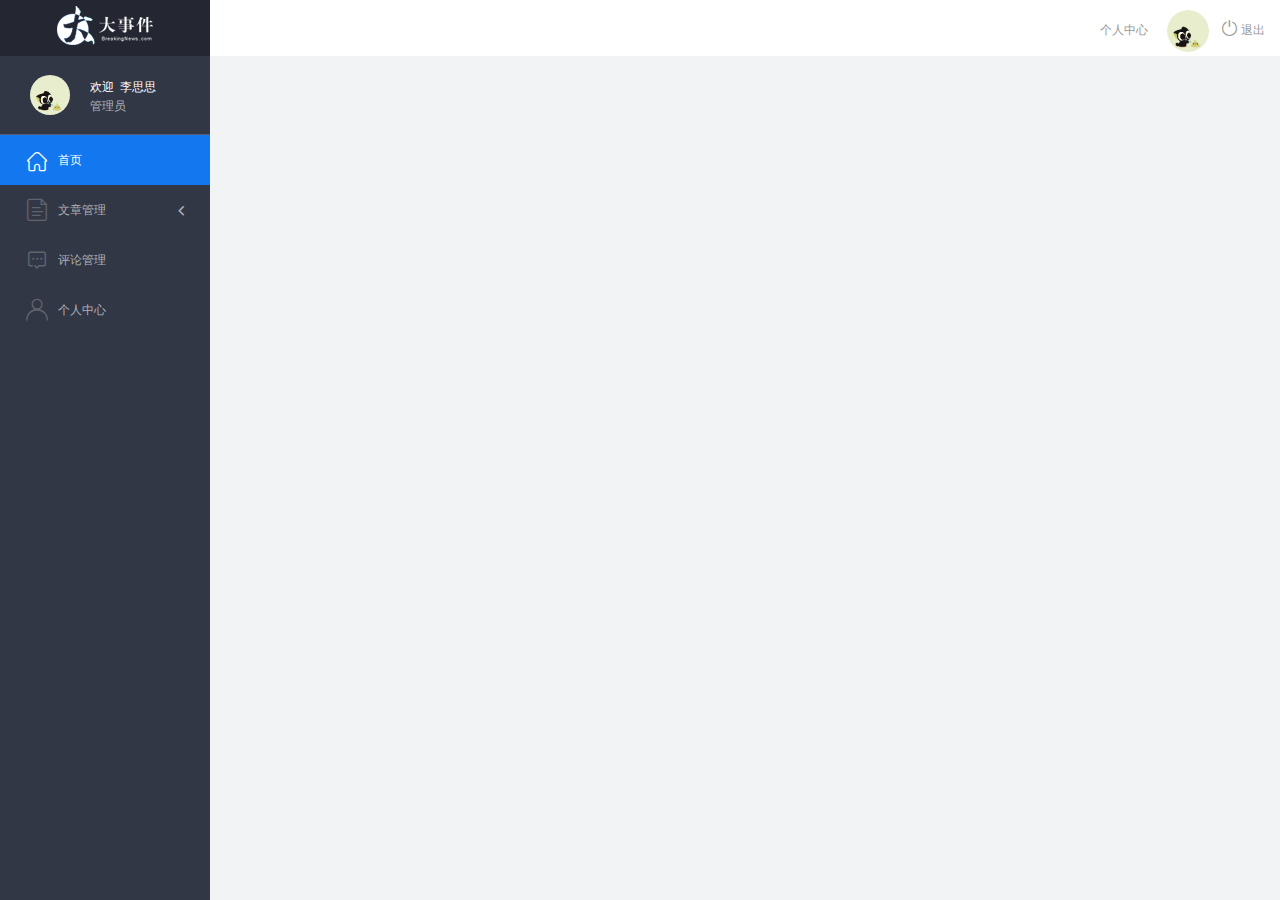
==== admin/index.html @ 60e55986 "feat(静态资源):新增静态资源" ====
<!DOCTYPE html>
<html lang="en">

<head>
    <meta charset="UTF-8">
    <meta name="viewport" content="width=device-width, initial-scale=1.0">
    <meta http-equiv="X-UA-Compatible" content="ie=edge">
    <title>大事件-后台首页</title>
    <link rel="stylesheet" href="./libs/bootstrap/css/bootstrap.min.css">
    <link rel="stylesheet" href="css/reset.css">
    <link rel="stylesheet" href="css/iconfont.css">
    <link rel="stylesheet" href="css/main.css">
    <script src="./libs/jquery-1.12.4.min.js"></script>
    <!-- 导入bootstrap的js文件 -->
    <script src="./libs/bootstrap/js/bootstrap.min.js"></script>
</head>

<body>
    <div class="sider">
        <a href="#" class="logo"><img src="images/logo02.png" alt="logo"></a>
        <div class="user_info">
            <img src="images/2.jpg" alt="person">
            <span>欢迎&nbsp;&nbsp;李思思</span>
            <b>管理员</b>
        </div>
        <!-- 左侧导航栏 -->
        <div class="menu">
            <div class="level01 active"><a href="#" target="main_frame"><i
                        class="iconfont icon-yidiandiantubiao04"></i><span>首页</span></a></div>
            <div class="level01"><a href="#"><i class="iconfont icon-icon-article"></i><span>文章管理</span><b
                        class="iconfont icon-arrowdownl"></b></a></div>
            <ul class="level02">
                <li><a href="#" target="main_frame"><i class="iconfont icon-previewright"></i><span>文章列表</span></a></li>
                <li><a href="#" target="main_frame"><i class="iconfont icon-previewright"></i><span>发表文章</span></a></li>
                <li><a href="#" target="main_frame"><i class="iconfont icon-previewright"></i><span>文章类别管理</span></a>
                </li>
            </ul>

            <div class="level01"><a href="#" target="main_frame"><i
                        class="iconfont icon-comment"></i><span>评论管理</span></a></div>
            <div class="level01" id="user"><a href="#" target="main_frame"><i
                        class="iconfont icon-user"></i><span>个人中心</span></a></div>
        </div>
        <!-- 顶部栏 -->
        <div class="header_bar">
            <div class="user_center_link">
                <a href="./user.html" target="main_frame">个人中心</a>
                <img src="images/2.jpg" alt="person">
                <a href="javascript:void(0)" class="logout"><i class="iconfont icon-tuichu"></i> 退出</a>
            </div>
        </div>
        <!-- 右侧主体内容 -->
        <div class="main" id="main_body">

        </div>
    </div>
</body>
</html>
---- admin/css/iconfont.css ----
@font-face {font-family: "iconfont";
  src: url('../fonts/iconfont.eot?t=1558003957214'); /* IE9 */
  src: url('../fonts/iconfont.eot?t=1558003957214#iefix') format('embedded-opentype'), /* IE6-IE8 */
  url('[data-uri]') format('woff2'),
  url('../fonts/iconfont.woff?t=1558003957214') format('woff'),
  url('../fonts/iconfont.ttf?t=1558003957214') format('truetype'), /* chrome, firefox, opera, Safari, Android, iOS 4.2+ */
  url('../fonts/iconfont.svg?t=1558003957214#iconfont') format('svg'); /* iOS 4.1- */
}

.iconfont {
  font-family: "iconfont" !important;
  font-size: 16px;
  font-style: normal;
  -webkit-font-smoothing: antialiased;
  -moz-osx-font-smoothing: grayscale;
}

.icon-yidiandiantubiao04:before {
  content: "\e607";
}

.icon-arrowdownl:before {
  content: "\e6a3";
}

.icon-key:before {
  content: "\e68b";
}

.icon-tuichu:before {
  content: "\e622";
}

.icon-previewright:before {
  content: "\e75c";
}

.icon-system:before {
  content: "\e6a6";
}

.icon-icondate:before {
  content: "\e609";
}

.icon-search:before {
  content: "\e656";
}

.icon-system1:before {
  content: "\e608";
}

.icon-user:before {
  content: "\e645";
}

.icon-comment:before {
  content: "\e60a";
}

.icon-icon-article:before {
  content: "\e601";
}
---- admin/css/main.css ----
body{
    font-family:'MicroSoft YaHei';
    background-color: #f2f3f5;
}
.main_wrap{
    position:fixed;
    width:100%;
    height:100%;
    left:0px;
    top:0px;
    background:url('../images/login_bg.jpg'); 
    background-size:100% 100%; 
  }
.header{
    width:1200px;
    overflow: hidden;
    margin:20px auto 0;
}
.heade .logo{
    float: left;
}
.header .copyright{
    float:right;
    font-size:12px;
    color:#fff;
    text-align:right;
    line-height:20px;
    margin-top:10px;
}
.login_form_con{
    position:absolute;
    left:50%;
    top:50%;
    margin-left:-200px;
    margin-top:-155px;
    width:400px;
    height:310px;
    background-color: #edeff0;
}

.login_form{
    position: relative;
}

.login_form .icon-user{
    position:absolute;
    font-size:16px;
    color:#999;
    left:46px;
    top:12px;
}
.login_form .icon-key{
    position:absolute;
    font-size:18px;
    color:#999;
    left:46px;
    top:78px;
}
.login_title{
    height:60px;
    background:url('../images/login_title.png') center center no-repeat #fff;
}
.input_txt,.input_pass,.input_sub{
    display:block;
    width:334px;
    height:37px;
    padding:0px;
    text-indent:40px;
    border:1px solid #ddd;
    margin:27px auto 0;
    outline:none;
}
.input_sub{
    margin-top:40px;
    height:42px;
    background-color: #19b9e7;
    text-indent:0px;
    font-size:18px;
    color:#fff;
    cursor: pointer;
}
.input_sub:hover{
    background-color: #08a0cc;
}

.sider{
    position:fixed;
    left:0;
    top:0;
    bottom:0;
    width:210px;
    background-color: #323745;
}
.sider .logo{
    display:block;
    height:56px;
    background-color: #242732;
    overflow: hidden;
}
.sider .logo img{
    display:block;
    margin:6px auto 0;
}
.user_info{
    height:79px;
    border-bottom:1px solid #5a5e6b;
}

.user_info img{
    float: left;
    width:40px;
    height:40px;
    border-radius:20px;
    margin:19px 0 0 30px;
}
.user_info span{
    float: left;
    width:120px;
    font-size:12px;
    color:#fff;
    margin:23px 0 0 20px;
}
.user_info b{
    float: left;
    width: 120px;
    font-weight:normal;
    font-size:12px;
    color:#adafb5;
    margin:2px 0 0 20px;
}

.menu .level01{
    height:50px;
    line-height:50px;
}
.menu .level01 a{
    display:block;
    height:50px;
    font-size:12px;
    color:#adafb5;
    overflow: hidden;
}
.menu .level01.active a{
    background-color: #1378f0;
    color:#fff;
}
.menu .level01.active i{
    color:#fff;
}

.menu .level01 a:hover{
    background-color: #1378f0;
    color:#fff;
}
.menu .level01 a:hover i{
    color:#fff;
}
.menu .level01 i{
    color:#61646f;
    font-size:22px;
    float: left;
    margin-left:26px;
}
.menu .level01 span{
    float: left;
    margin-left:10px;
}
.menu .level01 b{
    float: right;
    margin-right:20px;
    font-weight:normal;
    transform:rotate(90deg);
    transition:all 500ms ease;
}

.menu .level01 .rotate0{
    transform:rotate(0deg);
}

.menu .level02{
    background: #242732;
    display:none;
}


.menu .level02 li{
    height:40px;
    line-height:40px;
}
.menu .level02 li a{
    display:block;
    height:40px;
    font-size:12px;
    color:#adafb5;
    overflow: hidden;
}

.menu .level02 li a:hover{
    background-color: #1378f0;
    color:#fff;
}

.menu .level02 li i{
    font-size:12px;
    float: left;
    margin-left:60px;
}
.menu .level02 li span{
    font-size:12px;
    float: left;
    margin-left:5px;
}

.menu .level02 .active a{
    color:#ffae00;
}

.header_bar{
    position:fixed;
    left:210px;
    right:0;
    top:0;
    height:56px;
    background-color: #fff;
}

.main{
    position:fixed;
    left:210px;
    top:56px;
    right:0;
    bottom:0;
    background-color: #f2f3f5;
}

.search_form{
    width:218px;
    height:33px;
    border:1px solid #ddd;
    background-color: #f2f3f5;
    border-radius:16px;
    float: left;
    margin:12px 0 0 27px;
}

.search_form input{
    padding:0px;
    margin:0px;
    border:0px;
    float: left;
    background-color: #f2f3f5;
    font-size:12px;
    width:175px;
    height:31px;
    margin-left:12px;
    outline:none;
   
}

.search_form .icon-search{
    line-height:33px;
    cursor: pointer;
    font-size:18px;
    color:#abaebb;
}
.user_center_link{
    float:right;

}
.user_center_link a{
    line-height:56px;
    font-size:12px;
    color:#999;
    margin-right:15px;
}
.user_center_link a:hover{
    color:#ffae00
}

.user_center_link img{
    width:42px;
    height:42px;
    border-radius:32px;
    margin-right:10px;
}

.spannel_list{
    margin-top:20px;
}

.spannel{
	height:100px;
	overflow:hidden;
	text-align:center;
    position:relative;
    background-color: #fff;
    border:1px solid #e7e7e9;
    margin-bottom:20px;
}

.spannel em{
    font-style:normal;
	font-size:50px;
	line-height:50px;
	display:inline-block;
	margin:10px 0 0 20px;
	font-family:'Arial';
	color:#83a2ed;
}

.spannel span{
	font-size:14px;
	display:inline-block;
	color:#83a2ed;
	margin-left:10px;
}

.spannel b{
	position:absolute;
	left:0;
	bottom:0;
	width:100%;
	line-height:24px;
	background:#e5e5e5;
	color:#333;
	font-size:14px;
	font-weight:normal;
}

.scolor01 em,.scolor01 span{
	color:#6ac6e2;
}

.scolor02 em,.scolor02 span{
	color:#5fd9de;
}

.scolor03 em,.scolor03 span{
	color:#58d88e;
}


.gragh_pannel{
    height:350px;
    border:1px solid #e7e7e9;
    background-color: #fff!important; 
    margin-bottom:20px;  
}

.column_pannel{
    margin-bottom:20px;
    height:400px;
    border:1px solid #e7e7e9;
    background-color: #fff!important;   
}

.common_title{
    line-height:42px;
    background-color: #fbfbfb;
    border:1px solid #e7e7e9;
    margin-top:20px;
    text-indent: 15px;
    font-size:14px;
    color:#333;
}

.common_con{
    border:1px solid #e7e7e9;
    border-top:0px;
    background-color: #fff;
    padding-bottom:20px;
    margin-bottom:20px;
}
.opt_btns{
    margin-top:20px;
}

.mp20{
    margin-top:20px;
}

.pagination{   
   margin:0;
}

.article_form{
    margin-top:20px;
}

.form-group{
    margin-bottom:25px;
}

.form-group label{
    font-weight:normal;
    color:#666;
}

.icon-icondate{
    line-height:16px;
}

.user_pic{
    width:100px;
    height:100px;
    margin-bottom:10px;
}

.article_cover{
    width:200px;
    height:200px;
    margin-bottom:10px;
}
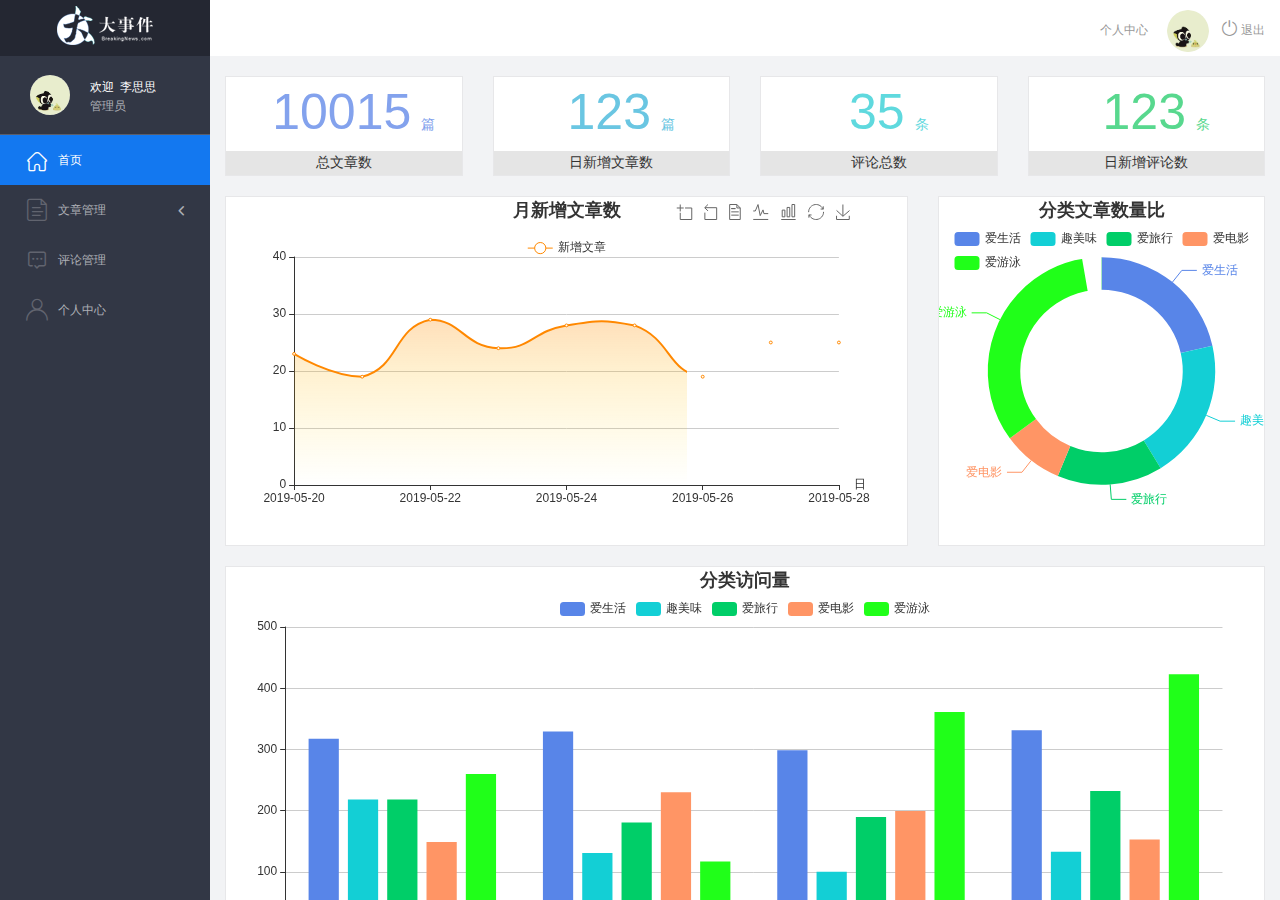
==== commit a4f7a380: "feat(index.js/index.html): 完成主页面的显示" ====
--- a/admin/index.html
+++ b/admin/index.html
@@ -25,20 +25,20 @@
         </div>
         <!-- 左侧导航栏 -->
         <div class="menu">
-            <div class="level01 active"><a href="#" target="main_frame"><i
+            <div class="level01 active"><a href="./main_count.html" target="main_frame"><i
                         class="iconfont icon-yidiandiantubiao04"></i><span>首页</span></a></div>
             <div class="level01"><a href="#"><i class="iconfont icon-icon-article"></i><span>文章管理</span><b
                         class="iconfont icon-arrowdownl"></b></a></div>
             <ul class="level02">
-                <li><a href="#" target="main_frame"><i class="iconfont icon-previewright"></i><span>文章列表</span></a></li>
-                <li><a href="#" target="main_frame"><i class="iconfont icon-previewright"></i><span>发表文章</span></a></li>
-                <li><a href="#" target="main_frame"><i class="iconfont icon-previewright"></i><span>文章类别管理</span></a>
+                <li><a href="./article_list.html" target="main_frame"><i class="iconfont icon-previewright"></i><span>文章列表</span></a></li>
+                <li><a href="./article_release.html" target="main_frame"><i class="iconfont icon-previewright"></i><span>发表文章</span></a></li>
+                <li><a href="./article_category.html" target="main_frame"><i class="iconfont icon-previewright"></i><span>文章类别管理</span></a>
                 </li>
             </ul>
 
-            <div class="level01"><a href="#" target="main_frame"><i
+            <div class="level01"><a href="./comment_list.html" target="main_frame"><i
                         class="iconfont icon-comment"></i><span>评论管理</span></a></div>
-            <div class="level01" id="user"><a href="#" target="main_frame"><i
+            <div class="level01" id="user"><a href="./user.html" target="main_frame"><i
                         class="iconfont icon-user"></i><span>个人中心</span></a></div>
         </div>
         <!-- 顶部栏 -->
@@ -51,8 +51,9 @@
         </div>
         <!-- 右侧主体内容 -->
         <div class="main" id="main_body">
-
+            <iframe name="main_frame" src="./main_count.html" frameborder="0" style="width: 100%; height: 100%;"></iframe>
         </div>
     </div>
+    <script src="./js/index.js"></script>
 </body>
-</html>+</html>
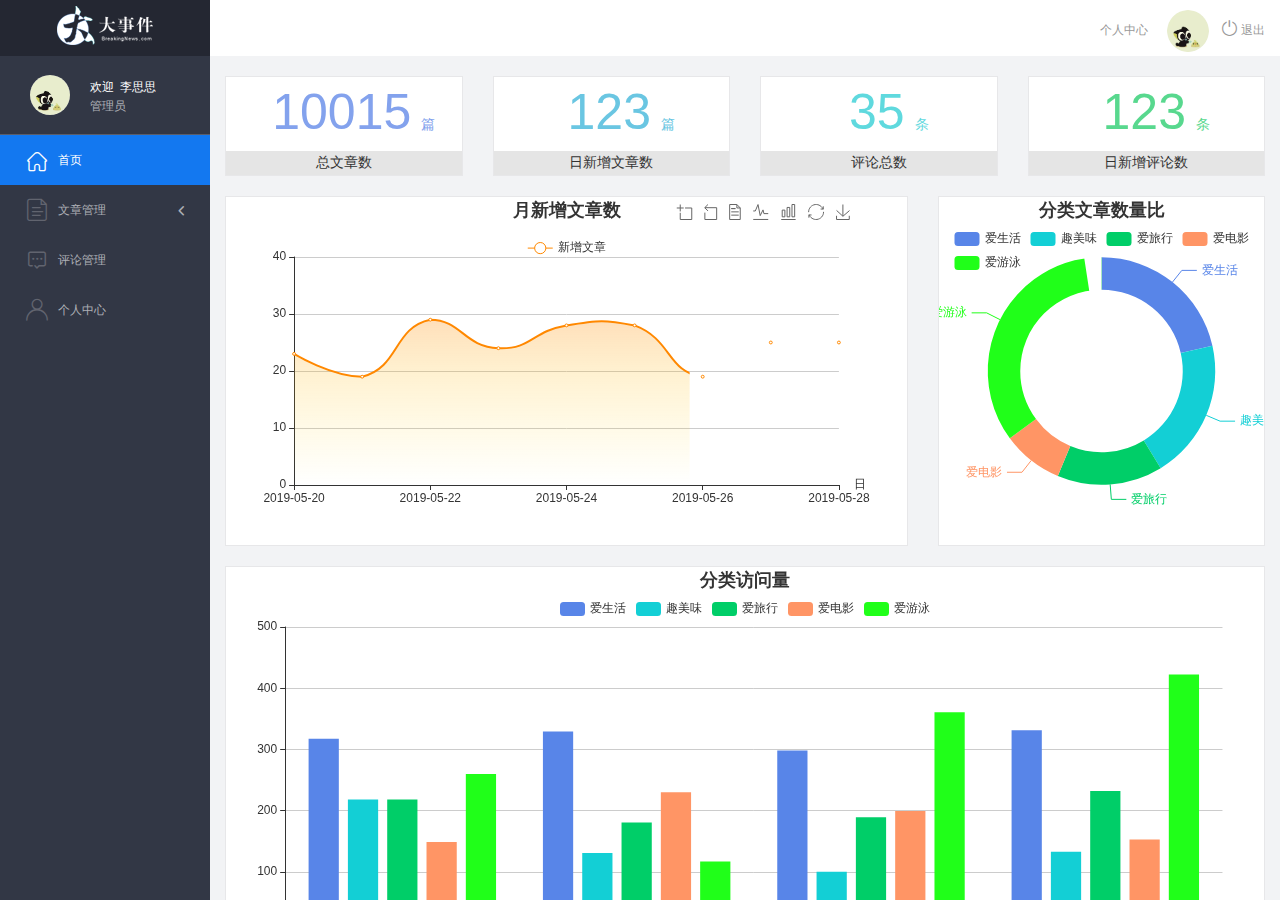
==== commit 3ff0e455: "refactor:封装后端接口之后重构代码" ====
--- a/admin/index.html
+++ b/admin/index.html
@@ -54,6 +54,8 @@
             <iframe name="main_frame" src="./main_count.html" frameborder="0" style="width: 100%; height: 100%;"></iframe>
         </div>
     </div>
+    <script src="./libs/http.js"></script>
     <script src="./js/index.js"></script>
+
 </body>
 </html>
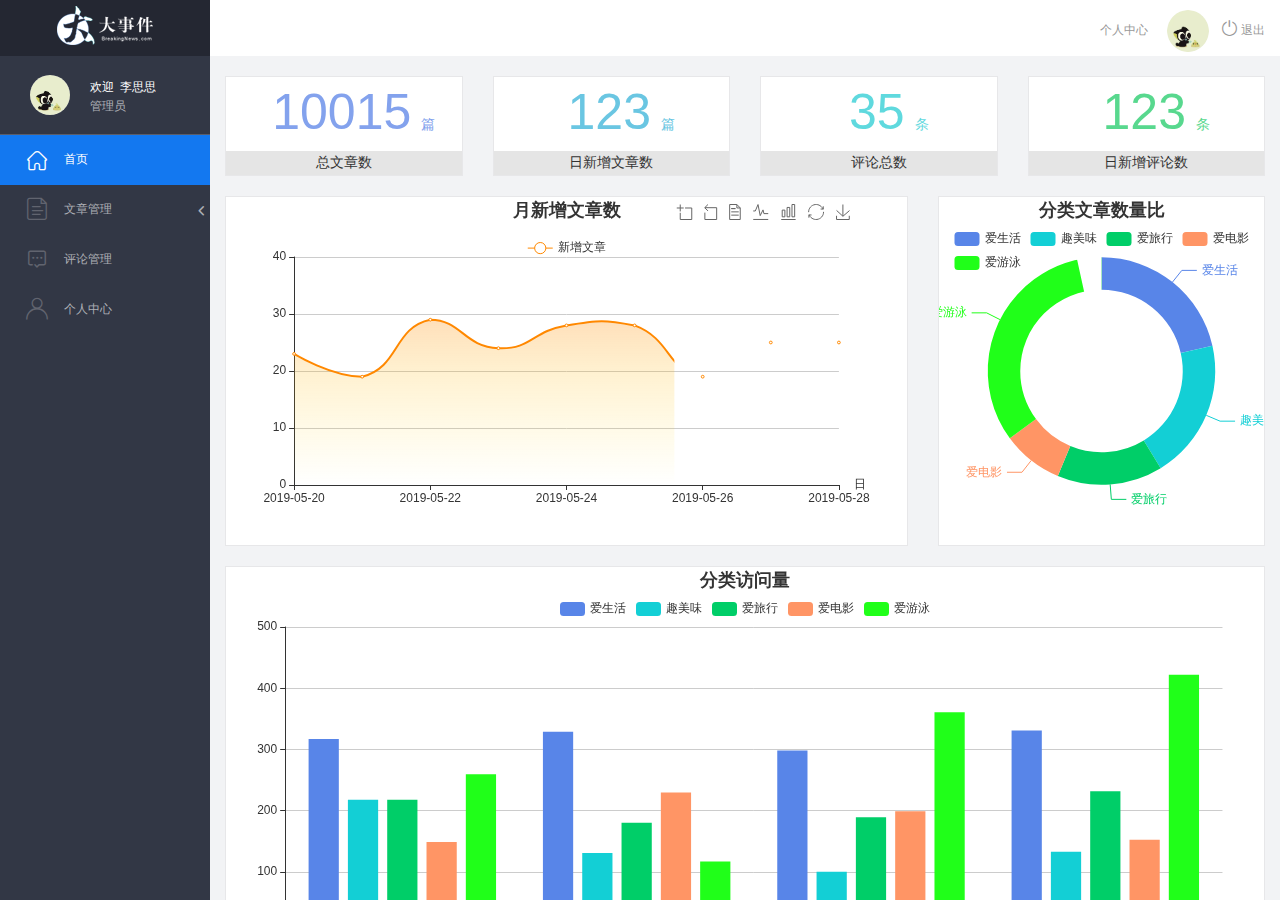
==== commit 168e81c5: "feat(main.css/index.js/index.html): 完成导航功能" ====
--- a/admin/index.html
+++ b/admin/index.html
@@ -16,46 +16,52 @@
 </head>
 
 <body>
-    <div class="sider">
-        <a href="#" class="logo"><img src="images/logo02.png" alt="logo"></a>
-        <div class="user_info">
-            <img src="images/2.jpg" alt="person">
-            <span>欢迎&nbsp;&nbsp;李思思</span>
-            <b>管理员</b>
-        </div>
-        <!-- 左侧导航栏 -->
-        <div class="menu">
-            <div class="level01 active"><a href="./main_count.html" target="main_frame"><i
-                        class="iconfont icon-yidiandiantubiao04"></i><span>首页</span></a></div>
-            <div class="level01"><a href="#"><i class="iconfont icon-icon-article"></i><span>文章管理</span><b
-                        class="iconfont icon-arrowdownl"></b></a></div>
+<div class="sider">
+    <a href="#" class="logo"><img src="images/logo02.png" alt="logo"></a>
+    <div class="user_info">
+        <img src="images/2.jpg" alt="person">
+        <span>欢迎&nbsp;&nbsp;李思思</span>
+        <b>管理员</b>
+    </div>
+    <!-- 左侧导航栏 -->
+    <div class="menu">
+        <div class="level01 active"><a href="./main_count.html" target="main_frame"><i
+                class="iconfont icon-yidiandiantubiao04"></i><span>首页</span></a></div>
+        <div class="level01">
+            <a href="#"><i class="iconfont icon-icon-article"></i><span>文章管理</span><b
+                    class="iconfont icon-arrowdownl"></b></a>
             <ul class="level02">
-                <li><a href="./article_list.html" target="main_frame"><i class="iconfont icon-previewright"></i><span>文章列表</span></a></li>
+                <li>
+                    <a href="./article_list.html" target="main_frame"><i class="iconfont icon-previewright"></i><span>文章列表</span></a>
+
+                </li>
                 <li><a href="./article_release.html" target="main_frame"><i class="iconfont icon-previewright"></i><span>发表文章</span></a></li>
                 <li><a href="./article_category.html" target="main_frame"><i class="iconfont icon-previewright"></i><span>文章类别管理</span></a>
                 </li>
             </ul>
+        </div>
 
-            <div class="level01"><a href="./comment_list.html" target="main_frame"><i
-                        class="iconfont icon-comment"></i><span>评论管理</span></a></div>
-            <div class="level01" id="user"><a href="./user.html" target="main_frame"><i
-                        class="iconfont icon-user"></i><span>个人中心</span></a></div>
-        </div>
-        <!-- 顶部栏 -->
-        <div class="header_bar">
-            <div class="user_center_link">
-                <a href="./user.html" target="main_frame">个人中心</a>
-                <img src="images/2.jpg" alt="person">
-                <a href="javascript:void(0)" class="logout"><i class="iconfont icon-tuichu"></i> 退出</a>
-            </div>
-        </div>
-        <!-- 右侧主体内容 -->
-        <div class="main" id="main_body">
-            <iframe name="main_frame" src="./main_count.html" frameborder="0" style="width: 100%; height: 100%;"></iframe>
+
+        <div class="level01"><a href="./comment_list.html" target="main_frame"><i
+                class="iconfont icon-comment"></i><span>评论管理</span></a></div>
+        <div class="level01" id="user"><a href="./user.html" target="main_frame"><i
+                class="iconfont icon-user"></i><span>个人中心</span></a></div>
+    </div>
+    <!-- 顶部栏 -->
+    <div class="header_bar">
+        <div class="user_center_link">
+            <a href="./user.html" target="main_frame">个人中心</a>
+            <img src="images/2.jpg" alt="person">
+            <a href="javascript:void(0)" class="logout"><i class="iconfont icon-tuichu"></i> 退出</a>
         </div>
     </div>
-    <script src="./libs/http.js"></script>
-    <script src="./js/index.js"></script>
+    <!-- 右侧主体内容 -->
+    <div class="main" id="main_body">
+        <iframe name="main_frame" src="./main_count.html" frameborder="0" style="width: 100%; height: 100%;"></iframe>
+    </div>
+</div>
+<script src="./libs/http.js"></script>
+<script src="./js/index.js"></script>
 
 </body>
 </html>
--- a/admin/css/main.css
+++ b/admin/css/main.css
@@ -8,8 +8,8 @@
     height:100%;
     left:0px;
     top:0px;
-    background:url('../images/login_bg.jpg'); 
-    background-size:100% 100%; 
+    background:url('../images/login_bg.jpg');
+    background-size:100% 100%;
   }
 .header{
     width:1200px;
@@ -130,8 +130,8 @@
 }
 
 .menu .level01{
-    height:50px;
-    line-height:50px;
+    /*height:50px;*/
+    /*line-height:50px;*/
 }
 .menu .level01 a{
     display:block;
@@ -139,8 +139,13 @@
     font-size:12px;
     color:#adafb5;
     overflow: hidden;
-}
-.menu .level01.active a{
+    display: flex;
+    align-items: center;
+
+
+
+}
+.menu .level01.active>a{
     background-color: #1378f0;
     color:#fff;
 }
@@ -158,16 +163,16 @@
 .menu .level01 i{
     color:#61646f;
     font-size:22px;
+
     float: left;
     margin-left:26px;
 }
 .menu .level01 span{
-    float: left;
-    margin-left:10px;
+    flex:1;
+    margin-left: 16px;
 }
 .menu .level01 b{
-    float: right;
-    margin-right:20px;
+
     font-weight:normal;
     transform:rotate(90deg);
     transition:all 500ms ease;
@@ -212,6 +217,9 @@
 }
 
 .menu .level02 .active a{
+    color:#ffae00;
+}
+.menu .level02 .active i{
     color:#ffae00;
 }
 
@@ -254,7 +262,7 @@
     height:31px;
     margin-left:12px;
     outline:none;
-   
+
 }
 
 .search_form .icon-search{
@@ -343,15 +351,15 @@
 .gragh_pannel{
     height:350px;
     border:1px solid #e7e7e9;
-    background-color: #fff!important; 
-    margin-bottom:20px;  
+    background-color: #fff!important;
+    margin-bottom:20px;
 }
 
 .column_pannel{
     margin-bottom:20px;
     height:400px;
     border:1px solid #e7e7e9;
-    background-color: #fff!important;   
+    background-color: #fff!important;
 }
 
 .common_title{
@@ -379,7 +387,7 @@
     margin-top:20px;
 }
 
-.pagination{   
+.pagination{
    margin:0;
 }
 
